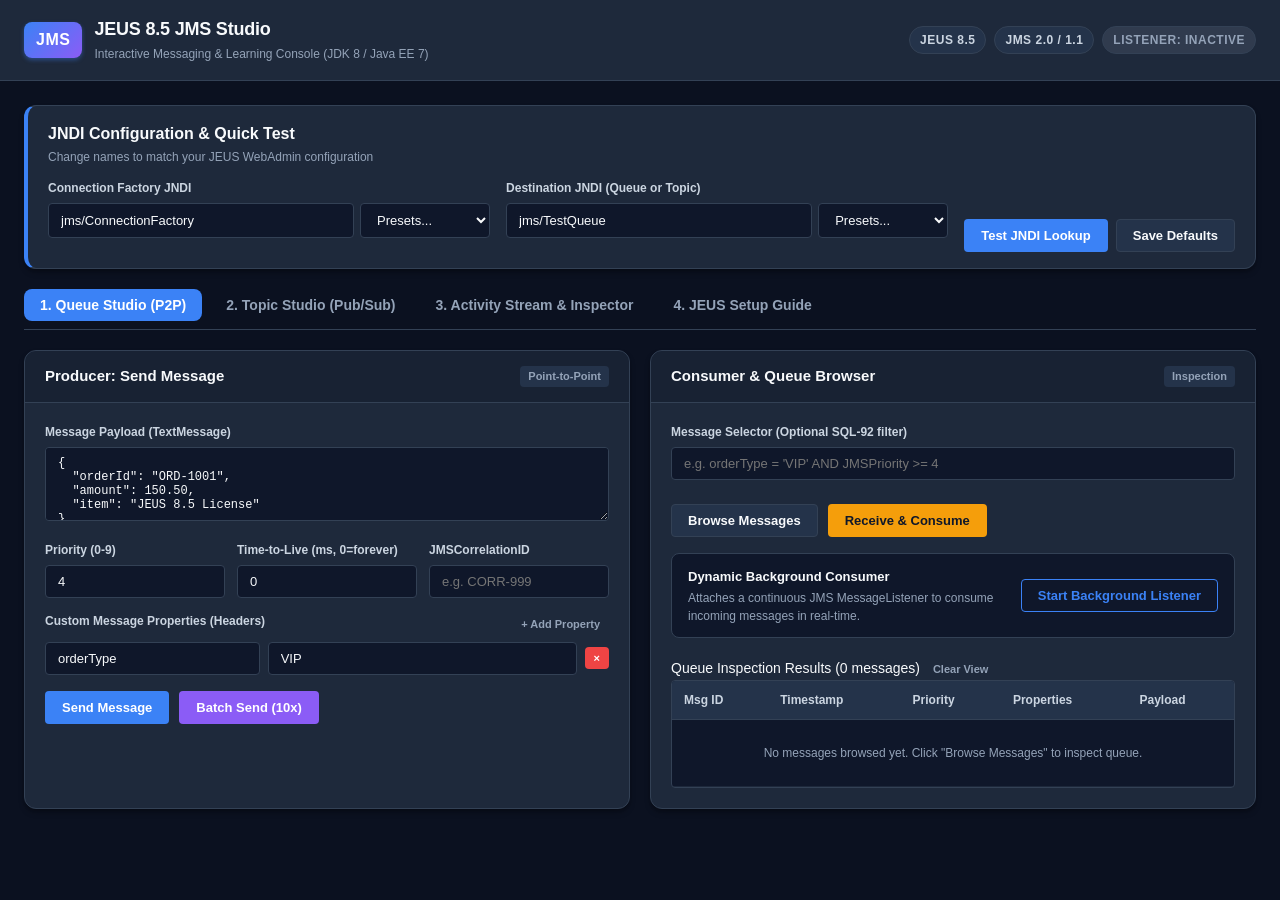
==== target/jeus-jms-test/index.html @ b3ba8d36 "first" ====
<!DOCTYPE html>
<html lang="en">
<head>
    <meta charset="UTF-8">
    <meta name="viewport" content="width=device-width, initial-scale=1.0">
    <meta http-equiv="X-UA-Compatible" content="ie=edge">
    <meta http-equiv="Content-Security-Policy" content="default-src 'self'; style-src 'self' 'unsafe-inline'; script-src 'self';">
    <title>JEUS 8.5 JMS Test &amp; Learning Console</title>
    <link rel="stylesheet" href="css/style.css">
</head>
<body>
    <header class="app-header">
        <div class="header-content">
            <div class="brand">
                <div class="logo-icon">JMS</div>
                <div>
                    <h1>JEUS 8.5 JMS Studio</h1>
                    <span class="subtitle">Interactive Messaging &amp; Learning Console (JDK 8 / Java EE 7)</span>
                </div>
            </div>
            <div class="header-badges">
                <span class="badge badge-tech">JEUS 8.5</span>
                <span class="badge badge-tech">JMS 2.0 / 1.1</span>
                <span id="listener-status-badge" class="badge badge-inactive">Listener: Inactive</span>
            </div>
        </div>
    </header>

    <main class="app-main">
        <!-- JNDI Connection & Target Bar -->
        <section class="jndi-bar card">
            <div class="jndi-bar-header">
                <h2>JNDI Configuration &amp; Quick Test</h2>
                <span class="helper-text">Change names to match your JEUS WebAdmin configuration</span>
            </div>
            <div class="jndi-grid">
                <div class="form-group">
                    <label for="input-cf-jndi">Connection Factory JNDI</label>
                    <div class="input-with-presets">
                        <input type="text" id="input-cf-jndi" value="jms/ConnectionFactory" placeholder="e.g. jms/ConnectionFactory">
                        <select id="preset-cf" class="preset-select" title="Select common preset">
                            <option value="">Presets...</option>
                            <option value="jms/ConnectionFactory">jms/ConnectionFactory (Default)</option>
                            <option value="jms/QueueConnectionFactory">jms/QueueConnectionFactory</option>
                            <option value="jms/TopicConnectionFactory">jms/TopicConnectionFactory</option>
                            <option value="ConnectionFactory">ConnectionFactory</option>
                        </select>
                    </div>
                </div>

                <div class="form-group">
                    <label for="input-dest-jndi">Destination JNDI (Queue or Topic)</label>
                    <div class="input-with-presets">
                        <input type="text" id="input-dest-jndi" value="jms/TestQueue" placeholder="e.g. jms/TestQueue">
                        <select id="preset-dest" class="preset-select" title="Select common preset">
                            <option value="">Presets...</option>
                            <option value="jms/TestQueue">jms/TestQueue (Queue)</option>
                            <option value="jms/DefaultQueue">jms/DefaultQueue (Queue)</option>
                            <option value="TestQueue">TestQueue (Queue)</option>
                            <option value="jms/TestTopic">jms/TestTopic (Topic)</option>
                            <option value="jms/DefaultTopic">jms/DefaultTopic (Topic)</option>
                        </select>
                    </div>
                </div>

                <div class="form-actions-jndi">
                    <button id="btn-test-jndi" class="btn btn-primary" type="button">Test JNDI Lookup</button>
                    <button id="btn-save-jndi" class="btn btn-secondary" type="button">Save Defaults</button>
                </div>
            </div>

            <!-- JNDI Lookup Result Banner -->
            <div id="jndi-result-box" class="result-banner hidden">
                <div id="jndi-result-text" class="result-message"></div>
            </div>
        </section>

        <!-- Navigation Tabs -->
        <nav class="nav-tabs">
            <button class="tab-btn active" data-tab="tab-queue" type="button">1. Queue Studio (P2P)</button>
            <button class="tab-btn" data-tab="tab-topic" type="button">2. Topic Studio (Pub/Sub)</button>
            <button class="tab-btn" data-tab="tab-activities" type="button">3. Activity Stream &amp; Inspector</button>
            <button class="tab-btn" data-tab="tab-guide" type="button">4. JEUS Setup Guide</button>
        </nav>

        <!-- Tab 1: Queue Studio -->
        <section id="tab-queue" class="tab-pane active">
            <div class="dashboard-grid">
                <!-- Send Message Card -->
                <div class="card">
                    <div class="card-header">
                        <h3>Producer: Send Message</h3>
                        <span class="card-tag">Point-to-Point</span>
                    </div>
                    <form id="form-send-queue" class="card-body">
                        <div class="form-group">
                            <label for="queue-payload">Message Payload (TextMessage)</label>
                            <textarea id="queue-payload" rows="4" placeholder="Type text or JSON payload here...">{
  "orderId": "ORD-1001",
  "amount": 150.50,
  "item": "JEUS 8.5 License"
}</textarea>
                        </div>

                        <div class="form-row">
                            <div class="form-group flex-1">
                                <label for="queue-priority">Priority (0-9)</label>
                                <input type="number" id="queue-priority" value="4" min="0" max="9">
                            </div>
                            <div class="form-group flex-1">
                                <label for="queue-ttl">Time-to-Live (ms, 0=forever)</label>
                                <input type="number" id="queue-ttl" value="0" min="0" step="1000">
                            </div>
                            <div class="form-group flex-1">
                                <label for="queue-correlation">JMSCorrelationID</label>
                                <input type="text" id="queue-correlation" placeholder="e.g. CORR-999">
                            </div>
                        </div>

                        <!-- Custom Properties -->
                        <div class="form-group">
                            <div class="sub-header">
                                <label>Custom Message Properties (Headers)</label>
                                <button type="button" id="btn-add-property" class="btn btn-sm btn-ghost">+ Add Property</button>
                            </div>
                            <div id="properties-container" class="properties-list">
                                <div class="property-row">
                                    <input type="text" class="prop-key" placeholder="Key (e.g. orderType)" value="orderType">
                                    <input type="text" class="prop-val" placeholder="Value (e.g. VIP)" value="VIP">
                                    <button type="button" class="btn btn-sm btn-danger btn-remove-prop">&times;</button>
                                </div>
                            </div>
                        </div>

                        <div class="form-actions">
                            <button type="submit" id="btn-send-single" class="btn btn-primary">Send Message</button>
                            <button type="button" id="btn-send-batch" class="btn btn-accent">Batch Send (10x)</button>
                        </div>
                    </form>
                </div>

                <!-- Queue Browser & Consumer Card -->
                <div class="card">
                    <div class="card-header">
                        <h3>Consumer &amp; Queue Browser</h3>
                        <span class="card-tag">Inspection</span>
                    </div>
                    <div class="card-body">
                        <!-- Actions Bar -->
                        <div class="browser-controls">
                            <div class="form-group flex-grow">
                                <label for="browser-selector">Message Selector (Optional SQL-92 filter)</label>
                                <input type="text" id="browser-selector" placeholder="e.g. orderType = 'VIP' AND JMSPriority >= 4">
                            </div>
                            <div class="button-cluster">
                                <button type="button" id="btn-browse-queue" class="btn btn-secondary">
                                    Browse Messages
                                </button>
                                <button type="button" id="btn-receive-queue" class="btn btn-warning">
                                    Receive &amp; Consume
                                </button>
                            </div>
                        </div>

                        <!-- Dynamic Background Listener Toggle -->
                        <div class="listener-box">
                            <div class="listener-info">
                                <strong>Dynamic Background Consumer</strong>
                                <p>Attaches a continuous JMS MessageListener to consume incoming messages in real-time.</p>
                            </div>
                            <div class="listener-action">
                                <button type="button" id="btn-toggle-listener" class="btn btn-outline">
                                    Start Background Listener
                                </button>
                            </div>
                        </div>

                        <!-- Browse Results / Consumed Message Display -->
                        <div class="browser-results-section">
                            <div class="results-header">
                                <span id="browse-count-label">Queue Inspection Results (0 messages)</span>
                                <button type="button" id="btn-clear-browse-view" class="btn btn-sm btn-ghost">Clear View</button>
                            </div>
                            <div id="browse-table-wrapper" class="table-wrapper">
                                <table id="table-browse" class="data-table">
                                    <thead>
                                        <tr>
                                            <th>Msg ID</th>
                                            <th>Timestamp</th>
                                            <th>Priority</th>
                                            <th>Properties</th>
                                            <th>Payload</th>
                                        </tr>
                                    </thead>
                                    <tbody id="browse-table-body">
                                        <tr class="empty-row">
                                            <td colspan="5">No messages browsed yet. Click "Browse Messages" to inspect queue.</td>
                                        </tr>
                                    </tbody>
                                </table>
                            </div>
                        </div>
                    </div>
                </div>
            </div>
        </section>

        <!-- Tab 2: Topic Studio -->
        <section id="tab-topic" class="tab-pane">
            <div class="dashboard-grid">
                <div class="card">
                    <div class="card-header">
                        <h3>Publisher: Broadcast to Topic</h3>
                        <span class="card-tag">Publish / Subscribe</span>
                    </div>
                    <form id="form-publish-topic" class="card-body">
                        <div class="form-group">
                            <label for="topic-payload">Broadcast Event Payload</label>
                            <textarea id="topic-payload" rows="5" placeholder="Type notification or broadcast message...">{
  "eventType": "PRICE_UPDATE",
  "symbol": "TMAX",
  "price": 42000,
  "timestamp": "2026-09-19T08:45:00"
}</textarea>
                        </div>

                        <div class="form-row">
                            <div class="form-group flex-1">
                                <label for="topic-priority">Priority (0-9)</label>
                                <input type="number" id="topic-priority" value="4" min="0" max="9">
                            </div>
                            <div class="form-group flex-1">
                                <label for="topic-ttl">Time-to-Live (ms, 0=forever)</label>
                                <input type="number" id="topic-ttl" value="0" min="0" step="1000">
                            </div>
                            <div class="form-group flex-1">
                                <label for="topic-correlation">JMSCorrelationID</label>
                                <input type="text" id="topic-correlation" placeholder="e.g. EVENT-TOPIC-01">
                            </div>
                        </div>

                        <div class="form-actions">
                            <button type="submit" id="btn-publish-topic" class="btn btn-primary">Publish to Topic</button>
                        </div>
                    </form>
                </div>

                <div class="card">
                    <div class="card-header">
                        <h3>Understanding Topic vs Queue</h3>
                        <span class="card-tag">Concept</span>
                    </div>
                    <div class="card-body concept-body">
                        <div class="concept-item">
                            <h4>Point-to-Point (Queue)</h4>
                            <p>Each message is delivered to <strong>exactly one consumer</strong>. Messages remain buffered in the JEUS queue until a consumer acknowledges them or they expire.</p>
                        </div>
                        <div class="concept-item">
                            <h4>Publish/Subscribe (Topic)</h4>
                            <p>Each message is broadcast to <strong>all active subscribers</strong> listening to the topic at that instant. If there are no subscribers, the message is dropped unless a <em>Durable Subscription</em> is registered.</p>
                        </div>
                        <div class="concept-item">
                            <h4>Testing Tip</h4>
                            <p>Open two separate browser tabs with the <strong>Dynamic Background Listener</strong> running on the same Queue to watch load balancing in action!</p>
                        </div>
                    </div>
                </div>
            </div>
        </section>

        <!-- Tab 3: Activity Stream & Inspector -->
        <section id="tab-activities" class="tab-pane">
            <div class="card">
                <div class="card-header">
                    <div class="title-with-controls">
                        <h3>Activity Stream &amp; Message History</h3>
                        <div class="stream-controls">
                            <label class="toggle-control">
                                <input type="checkbox" id="check-auto-refresh" checked>
                                <span>Auto-refresh (2s)</span>
                            </label>
                            <button type="button" id="btn-refresh-activities" class="btn btn-sm btn-secondary">Refresh</button>
                            <button type="button" id="btn-clear-activities" class="btn btn-sm btn-ghost">Clear Log</button>
                        </div>
                    </div>
                </div>
                <div class="card-body">
                    <div class="table-wrapper">
                        <table class="data-table">
                            <thead>
                                <tr>
                                    <th>Time</th>
                                    <th>Action</th>
                                    <th>Destination</th>
                                    <th>Message ID</th>
                                    <th>Properties</th>
                                    <th>Payload Preview</th>
                                    <th>Status</th>
                                </tr>
                            </thead>
                            <tbody id="activity-table-body">
                                <tr class="empty-row">
                                    <td colspan="7">No activities recorded yet. Send or receive messages to see history.</td>
                                </tr>
                            </tbody>
                        </table>
                    </div>
                </div>
            </div>
        </section>

        <!-- Tab 4: JEUS Setup Guide -->
        <section id="tab-guide" class="tab-pane">
            <div class="card guide-card">
                <div class="card-header">
                    <h3>Configuring JMS Resources in JEUS 8.5 WebAdmin</h3>
                    <span class="card-tag">Step-by-Step Guide</span>
                </div>
                <div class="card-body guide-body">
                    <div class="guide-step">
                        <div class="step-num">1</div>
                        <div class="step-content">
                            <h4>Access JEUS WebAdmin</h4>
                            <p>Log in to the JEUS WebAdmin console (typically at <code>http://&lt;jeus-host&gt;:9736/webadmin/</code> or your administrator port).</p>
                        </div>
                    </div>

                    <div class="guide-step">
                        <div class="step-num">2</div>
                        <div class="step-content">
                            <h4>Navigate to JMS Engine Configuration</h4>
                            <p>Go to: <strong>Servers</strong> &rarr; Select your server (e.g. <code>server1</code>) &rarr; <strong>Engine</strong> &rarr; <strong>JMS Engine</strong> &rarr; <strong>Resource</strong>.</p>
                            <p>Ensure the JMS Engine is enabled and running on the target server.</p>
                        </div>
                    </div>

                    <div class="guide-step">
                        <div class="step-num">3</div>
                        <div class="step-content">
                            <h4>Create Connection Factory</h4>
                            <p>In the <strong>Connection Factory</strong> section, click <strong>Add</strong>:</p>
                            <ul>
                                <li><strong>Name</strong>: <code>ConnectionFactory</code></li>
                                <li><strong>Export Name (JNDI Name)</strong>: <code>jms/ConnectionFactory</code></li>
                                <li>Click <strong>OK</strong></li>
                            </ul>
                        </div>
                    </div>

                    <div class="guide-step">
                        <div class="step-num">4</div>
                        <div class="step-content">
                            <h4>Create Queue Destination</h4>
                            <p>In the <strong>Destination</strong> section, click <strong>Add</strong> and select <strong>Queue</strong>:</p>
                            <ul>
                                <li><strong>Name</strong>: <code>TestQueue</code></li>
                                <li><strong>Export Name (JNDI Name)</strong>: <code>jms/TestQueue</code></li>
                                <li>Click <strong>OK</strong></li>
                            </ul>
                        </div>
                    </div>

                    <div class="guide-step">
                        <div class="step-num">5</div>
                        <div class="step-content">
                            <h4>Create Topic Destination (Optional)</h4>
                            <p>In the <strong>Destination</strong> section, click <strong>Add</strong> and select <strong>Topic</strong>:</p>
                            <ul>
                                <li><strong>Name</strong>: <code>TestTopic</code></li>
                                <li><strong>Export Name (JNDI Name)</strong>: <code>jms/TestTopic</code></li>
                                <li>Click <strong>OK</strong></li>
                            </ul>
                        </div>
                    </div>

                    <div class="guide-step">
                        <div class="step-num">6</div>
                        <div class="step-content">
                            <h4>Activate Changes</h4>
                            <p>Click the <strong>Lock &amp; Edit</strong> &rarr; <strong>Activate Changes</strong> button on the top-left of the WebAdmin console to apply changes to JEUS.</p>
                            <p>Once activated, switch back to the <strong>Queue Studio</strong> tab in this console and click <strong>"Test JNDI Lookup"</strong> to verify!</p>
                        </div>
                    </div>
                </div>
            </div>
        </section>
    </main>

    <!-- Modal for Detailed Message Inspection -->
    <div id="modal-details" class="modal-overlay hidden">
        <div class="modal-content card">
            <div class="modal-header">
                <h3 id="modal-title">Message Inspector</h3>
                <button type="button" id="btn-close-modal" class="btn-close">&times;</button>
            </div>
            <div class="modal-body">
                <div class="modal-info-row">
                    <span class="modal-label">Message ID:</span>
                    <span id="modal-msg-id" class="code-badge"></span>
                </div>
                <div class="modal-info-row">
                    <span class="modal-label">Correlation ID:</span>
                    <span id="modal-corr-id" class="code-badge"></span>
                </div>
                <div class="modal-info-row">
                    <span class="modal-label">Timestamp:</span>
                    <span id="modal-time"></span>
                </div>
                <div class="modal-info-row">
                    <span class="modal-label">Priority:</span>
                    <span id="modal-priority"></span>
                </div>
                <div class="modal-info-row">
                    <span class="modal-label">Headers &amp; Properties:</span>
                    <pre id="modal-properties" class="code-block"></pre>
                </div>
                <div class="modal-info-row">
                    <span class="modal-label">Payload Body:</span>
                    <pre id="modal-payload" class="code-block payload-view"></pre>
                </div>
            </div>
        </div>
    </div>

    <!-- Notification Toast Container -->
    <div id="toast-container" class="toast-container"></div>

    <script src="js/app.js"></script>
</body>
</html>
---- target/jeus-jms-test/css/style.css ----
/* JEUS 8.5 JMS Test Studio Modern Developer Theme */
:root {
    --bg-main: #0b1120;
    --bg-surface: #1e293b;
    --bg-surface-elevated: #24334a;
    --bg-input: #0f172a;
    --border-color: #334155;
    --border-focus: #3b82f6;

    --text-primary: #f8fafc;
    --text-secondary: #cbd5e1;
    --text-muted: #94a3b8;

    --color-primary: #3b82f6;
    --color-primary-hover: #2563eb;
    --color-accent: #8b5cf6;
    --color-accent-hover: #7c3aed;
    --color-success: #10b981;
    --color-warning: #f59e0b;
    --color-warning-hover: #d97706;
    --color-danger: #ef4444;
    --color-info: #06b6d4;

    --font-sans: -apple-system, BlinkMacSystemFont, "Segoe UI", Roboto, "Helvetica Neue", Arial, sans-serif;
    --font-mono: ui-monospace, SFMono-Regular, Menlo, Monaco, Consolas, "Liberation Mono", "Courier New", monospace;
    --radius-sm: 4px;
    --radius-md: 8px;
    --radius-lg: 12px;
    --shadow-md: 0 4px 6px -1px rgba(0, 0, 0, 0.3), 0 2px 4px -2px rgba(0, 0, 0, 0.2);
}

* {
    box-sizing: border-box;
    margin: 0;
    padding: 0;
}

body {
    background-color: var(--bg-main);
    color: var(--text-primary);
    font-family: var(--font-sans);
    font-size: 14px;
    line-height: 1.5;
    min-height: 100vh;
    display: flex;
    flex-direction: column;
}

/* Header */
.app-header {
    background-color: var(--bg-surface);
    border-bottom: 1px solid var(--border-color);
    padding: 16px 24px;
}

.header-content {
    max-width: 1400px;
    margin: 0 auto;
    display: flex;
    justify-content: space-between;
    align-items: center;
    flex-wrap: wrap;
    gap: 16px;
}

.brand {
    display: flex;
    align-items: center;
    gap: 12px;
}

.logo-icon {
    background: linear-gradient(135deg, var(--color-primary), var(--color-accent));
    color: #fff;
    font-weight: 800;
    font-size: 16px;
    letter-spacing: 0.5px;
    padding: 6px 12px;
    border-radius: var(--radius-md);
    box-shadow: 0 2px 4px rgba(59, 130, 246, 0.4);
}

.brand h1 {
    font-size: 18px;
    font-weight: 700;
    letter-spacing: -0.2px;
}

.brand .subtitle {
    font-size: 12px;
    color: var(--text-muted);
}

.header-badges {
    display: flex;
    align-items: center;
    gap: 8px;
}

/* Badges */
.badge {
    display: inline-flex;
    align-items: center;
    padding: 4px 10px;
    font-size: 12px;
    font-weight: 600;
    border-radius: 9999px;
    text-transform: uppercase;
    letter-spacing: 0.5px;
}

.badge-tech {
    background-color: var(--bg-surface-elevated);
    color: var(--text-secondary);
    border: 1px solid var(--border-color);
}

.badge-active {
    background-color: rgba(16, 185, 129, 0.2);
    color: #34d399;
    border: 1px solid rgba(16, 185, 129, 0.4);
}

.badge-inactive {
    background-color: rgba(148, 163, 184, 0.15);
    color: var(--text-muted);
    border: 1px solid var(--border-color);
}

/* Main Container */
.app-main {
    max-width: 1400px;
    width: 100%;
    margin: 0 auto;
    padding: 24px;
    flex: 1;
}

/* Cards */
.card {
    background-color: var(--bg-surface);
    border: 1px solid var(--border-color);
    border-radius: var(--radius-lg);
    box-shadow: var(--shadow-md);
    overflow: hidden;
    margin-bottom: 20px;
}

.card-header {
    display: flex;
    justify-content: space-between;
    align-items: center;
    padding: 14px 20px;
    background-color: rgba(15, 23, 42, 0.4);
    border-bottom: 1px solid var(--border-color);
}

.card-header h3 {
    font-size: 15px;
    font-weight: 600;
}

.card-tag {
    font-size: 11px;
    font-weight: 600;
    padding: 2px 8px;
    border-radius: var(--radius-sm);
    background-color: var(--bg-surface-elevated);
    color: var(--text-muted);
}

.card-body {
    padding: 20px;
}

/* JNDI Quick Bar */
.jndi-bar {
    border-left: 4px solid var(--color-primary);
    padding: 16px 20px;
}

.jndi-bar-header {
    margin-bottom: 12px;
}

.jndi-bar-header h2 {
    font-size: 16px;
    font-weight: 700;
}

.helper-text {
    font-size: 12px;
    color: var(--text-muted);
}

.jndi-grid {
    display: grid;
    grid-template-columns: 1fr 1fr auto;
    gap: 16px;
    align-items: end;
}

.input-with-presets {
    display: flex;
    gap: 6px;
}

.input-with-presets input {
    flex: 1;
}

.preset-select {
    width: 130px;
}

.form-actions-jndi {
    display: flex;
    gap: 8px;
}

/* Navigation Tabs */
.nav-tabs {
    display: flex;
    gap: 8px;
    margin-bottom: 20px;
    border-bottom: 1px solid var(--border-color);
    padding-bottom: 8px;
}

.tab-btn {
    background: transparent;
    border: none;
    color: var(--text-muted);
    font-size: 14px;
    font-weight: 600;
    padding: 8px 16px;
    border-radius: var(--radius-md);
    cursor: pointer;
    transition: all 0.2s ease;
}

.tab-btn:hover {
    color: var(--text-primary);
    background-color: var(--bg-surface);
}

.tab-btn.active {
    color: #fff;
    background-color: var(--color-primary);
}

.tab-pane {
    display: none;
}

.tab-pane.active {
    display: block;
}

/* Grids */
.dashboard-grid {
    display: grid;
    grid-template-columns: 1fr 1fr;
    gap: 20px;
}

@media (max-width: 960px) {
    .dashboard-grid, .jndi-grid {
        grid-template-columns: 1fr;
    }
}

/* Form Controls */
.form-group {
    margin-bottom: 14px;
}

.form-group label {
    display: block;
    font-size: 12px;
    font-weight: 600;
    color: var(--text-secondary);
    margin-bottom: 6px;
}

.form-row {
    display: flex;
    gap: 12px;
}

.flex-1 {
    flex: 1;
}

.flex-grow {
    flex-grow: 1;
}

input[type="text"],
input[type="number"],
select,
textarea {
    width: 100%;
    background-color: var(--bg-input);
    border: 1px solid var(--border-color);
    border-radius: var(--radius-sm);
    color: var(--text-primary);
    padding: 8px 12px;
    font-size: 13px;
    font-family: inherit;
    transition: border-color 0.2s, box-shadow 0.2s;
}

textarea {
    font-family: var(--font-mono);
    font-size: 12px;
    resize: vertical;
}

input:focus,
select:focus,
textarea:focus {
    outline: none;
    border-color: var(--border-focus);
    box-shadow: 0 0 0 2px rgba(59, 130, 246, 0.25);
}

.sub-header {
    display: flex;
    justify-content: space-between;
    align-items: center;
    margin-bottom: 6px;
}

/* Custom Properties List */
.properties-list {
    display: flex;
    flex-direction: column;
    gap: 8px;
    margin-top: 4px;
}

.property-row {
    display: flex;
    gap: 8px;
    align-items: center;
}

.prop-key {
    flex: 1;
}

.prop-val {
    flex: 1.5;
}

/* Buttons */
.btn {
    display: inline-flex;
    align-items: center;
    justify-content: center;
    font-family: inherit;
    font-size: 13px;
    font-weight: 600;
    padding: 8px 16px;
    border-radius: var(--radius-sm);
    border: 1px solid transparent;
    cursor: pointer;
    transition: all 0.2s;
    white-space: nowrap;
}

.btn-primary {
    background-color: var(--color-primary);
    color: #fff;
}
.btn-primary:hover {
    background-color: var(--color-primary-hover);
}

.btn-accent {
    background-color: var(--color-accent);
    color: #fff;
}
.btn-accent:hover {
    background-color: var(--color-accent-hover);
}

.btn-secondary {
    background-color: var(--bg-surface-elevated);
    color: var(--text-primary);
    border-color: var(--border-color);
}
.btn-secondary:hover {
    background-color: #2e4160;
}

.btn-warning {
    background-color: var(--color-warning);
    color: #0f172a;
}
.btn-warning:hover {
    background-color: var(--color-warning-hover);
}

.btn-danger {
    background-color: var(--color-danger);
    color: #fff;
}

.btn-ghost {
    background: transparent;
    color: var(--text-muted);
    border-color: transparent;
}
.btn-ghost:hover {
    color: var(--text-primary);
    background-color: var(--bg-surface-elevated);
}

.btn-outline {
    background: transparent;
    color: var(--color-primary);
    border-color: var(--color-primary);
}
.btn-outline:hover {
    background-color: rgba(59, 130, 246, 0.15);
}

.btn-sm {
    padding: 4px 8px;
    font-size: 11px;
}

.form-actions {
    display: flex;
    gap: 10px;
    margin-top: 16px;
}

/* Browser Controls & Listener Box */
.browser-controls {
    display: flex;
    flex-direction: column;
    gap: 10px;
    margin-bottom: 16px;
}

.button-cluster {
    display: flex;
    gap: 10px;
}

.listener-box {
    background-color: var(--bg-input);
    border: 1px solid var(--border-color);
    border-radius: var(--radius-md);
    padding: 12px 16px;
    display: flex;
    justify-content: space-between;
    align-items: center;
    gap: 16px;
    margin-bottom: 20px;
}

.listener-info strong {
    font-size: 13px;
    color: var(--text-primary);
}

.listener-info p {
    font-size: 12px;
    color: var(--text-muted);
    margin-top: 2px;
}

/* Tables */
.table-wrapper {
    overflow-x: auto;
    border: 1px solid var(--border-color);
    border-radius: var(--radius-sm);
    background-color: var(--bg-input);
}

.data-table {
    width: 100%;
    border-collapse: collapse;
    font-size: 12px;
    text-align: left;
}

.data-table th {
    background-color: var(--bg-surface-elevated);
    color: var(--text-secondary);
    padding: 10px 12px;
    font-weight: 600;
    border-bottom: 1px solid var(--border-color);
    white-space: nowrap;
}

.data-table td {
    padding: 8px 12px;
    border-bottom: 1px solid rgba(51, 65, 85, 0.4);
    color: var(--text-secondary);
}

.data-table tbody tr:hover {
    background-color: rgba(59, 130, 246, 0.05);
    cursor: pointer;
}

.empty-row td {
    text-align: center;
    color: var(--text-muted);
    padding: 24px;
}

/* Results & Activity Badges */
.status-pill {
    padding: 2px 6px;
    border-radius: var(--radius-sm);
    font-size: 10px;
    font-weight: 700;
}

.status-success {
    background: rgba(16, 185, 129, 0.2);
    color: #34d399;
}

.status-error {
    background: rgba(239, 68, 68, 0.2);
    color: #f87171;
}

.status-empty {
    background: rgba(148, 163, 184, 0.2);
    color: var(--text-muted);
}

.action-badge {
    font-family: var(--font-mono);
    font-size: 11px;
    font-weight: 700;
    padding: 2px 6px;
    border-radius: var(--radius-sm);
}

.action-SEND { background: rgba(59, 130, 246, 0.2); color: #60a5fa; }
.action-RECEIVE { background: rgba(245, 158, 11, 0.2); color: #fbbf24; }
.action-BROWSE { background: rgba(139, 92, 246, 0.2); color: #c084fc; }
.action-PUBLISH { background: rgba(6, 182, 212, 0.2); color: #22d3ee; }
.action-ASYNC_RECV { background: rgba(16, 185, 129, 0.25); color: #34d399; }

.mono-cell {
    font-family: var(--font-mono);
    font-size: 11px;
}

/* Results Banners */
.result-banner {
    margin-top: 14px;
    padding: 10px 14px;
    border-radius: var(--radius-sm);
    font-size: 13px;
}

.result-success {
    background-color: rgba(16, 185, 129, 0.15);
    border: 1px solid rgba(16, 185, 129, 0.4);
    color: #a7f3d0;
}

.result-error {
    background-color: rgba(239, 68, 68, 0.15);
    border: 1px solid rgba(239, 68, 68, 0.4);
    color: #fecaca;
}

.hidden {
    display: none !important;
}

/* Modal */
.modal-overlay {
    position: fixed;
    top: 0;
    left: 0;
    right: 0;
    bottom: 0;
    background: rgba(0, 0, 0, 0.7);
    display: flex;
    justify-content: center;
    align-items: center;
    z-index: 1000;
    padding: 20px;
}

.modal-content {
    width: 100%;
    max-width: 650px;
    max-height: 85vh;
    overflow-y: auto;
}

.btn-close {
    background: transparent;
    border: none;
    color: var(--text-muted);
    font-size: 24px;
    cursor: pointer;
    line-height: 1;
}

.btn-close:hover {
    color: var(--text-primary);
}

.modal-info-row {
    margin-bottom: 12px;
}

.modal-label {
    display: block;
    font-weight: 600;
    font-size: 12px;
    color: var(--text-muted);
    margin-bottom: 4px;
}

.code-badge {
    font-family: var(--font-mono);
    font-size: 12px;
    background-color: var(--bg-input);
    padding: 2px 8px;
    border-radius: var(--radius-sm);
    border: 1px solid var(--border-color);
    display: inline-block;
}

.code-block {
    background-color: var(--bg-input);
    border: 1px solid var(--border-color);
    border-radius: var(--radius-sm);
    padding: 10px;
    font-family: var(--font-mono);
    font-size: 12px;
    white-space: pre-wrap;
    word-break: break-all;
    max-height: 200px;
    overflow-y: auto;
}

/* Toast Notifications */
.toast-container {
    position: fixed;
    bottom: 24px;
    right: 24px;
    display: flex;
    flex-direction: column;
    gap: 10px;
    z-index: 2000;
}

.toast {
    background-color: var(--bg-surface-elevated);
    border: 1px solid var(--border-color);
    color: var(--text-primary);
    padding: 12px 18px;
    border-radius: var(--radius-md);
    box-shadow: 0 10px 15px -3px rgba(0, 0, 0, 0.5);
    font-size: 13px;
    display: flex;
    align-items: center;
    gap: 10px;
    animation: slideIn 0.3s ease forwards;
}

.toast-success { border-left: 4px solid var(--color-success); }
.toast-error { border-left: 4px solid var(--color-danger); }
.toast-info { border-left: 4px solid var(--color-primary); }

@keyframes slideIn {
    from { transform: translateX(100%); opacity: 0; }
    to { transform: translateX(0); opacity: 1; }
}

/* Guide Styles */
.guide-body {
    display: flex;
    flex-direction: column;
    gap: 16px;
}

.guide-step {
    display: flex;
    gap: 16px;
    align-items: flex-start;
    padding-bottom: 16px;
    border-bottom: 1px solid var(--border-color);
}

.step-num {
    background: var(--color-primary);
    color: #fff;
    font-weight: 700;
    width: 28px;
    height: 28px;
    border-radius: 50%;
    display: flex;
    align-items: center;
    justify-content: center;
    flex-shrink: 0;
}

.step-content h4 {
    font-size: 14px;
    margin-bottom: 4px;
}

.step-content p, .step-content ul {
    font-size: 13px;
    color: var(--text-secondary);
}

.step-content ul {
    margin-left: 20px;
    margin-top: 6px;
}

.step-content code {
    background-color: var(--bg-input);
    padding: 2px 6px;
    border-radius: var(--radius-sm);
    font-family: var(--font-mono);
    color: #93c5fd;
    font-size: 12px;
}

/* Stream Controls */
.title-with-controls {
    width: 100%;
    display: flex;
    justify-content: space-between;
    align-items: center;
}

.stream-controls {
    display: flex;
    align-items: center;
    gap: 12px;
}

.toggle-control {
    display: flex;
    align-items: center;
    gap: 6px;
    font-size: 12px;
    color: var(--text-secondary);
    cursor: pointer;
}
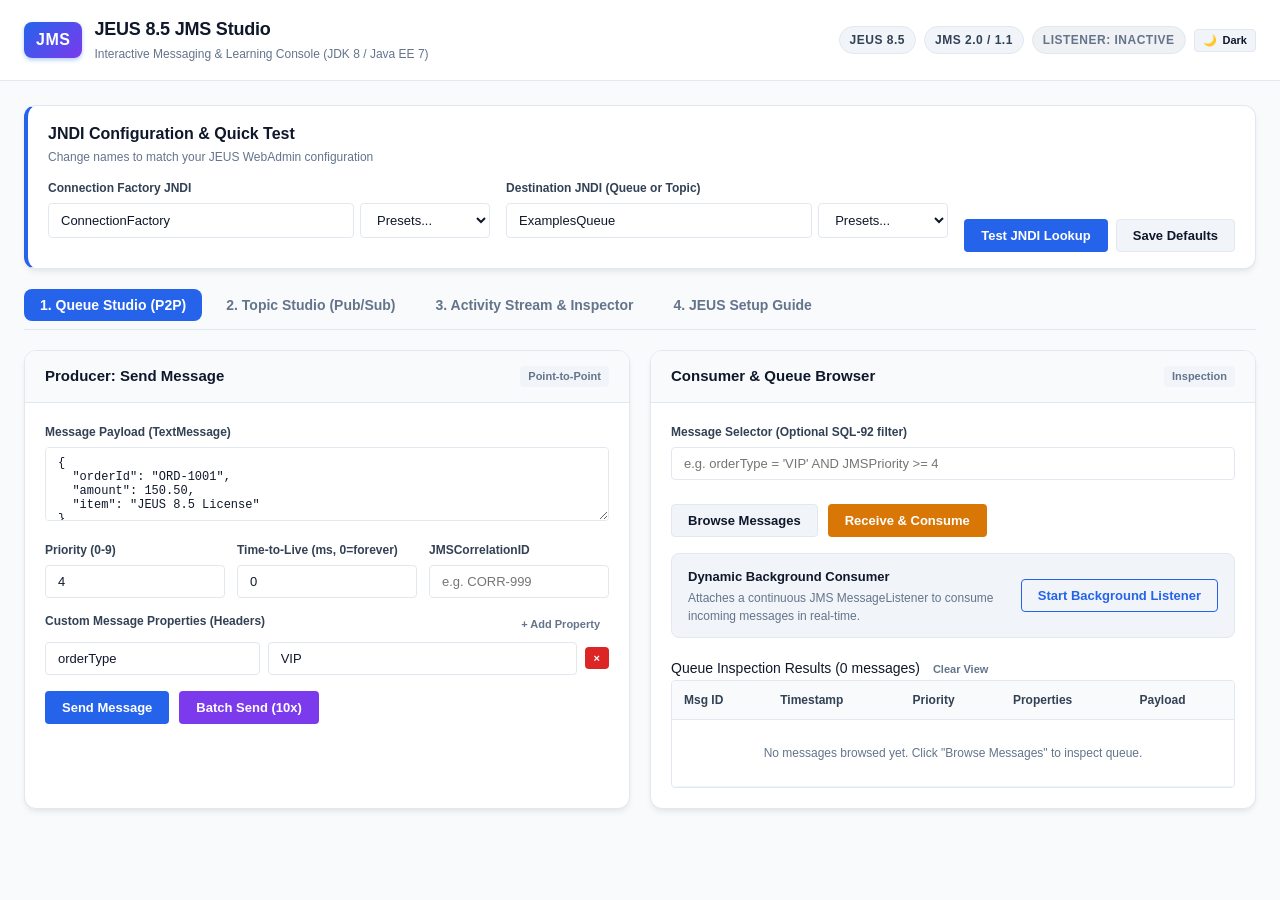
==== commit 253a31e8: "2nd" ====
--- a/target/jeus-jms-test/index.html
+++ b/target/jeus-jms-test/index.html
@@ -1,5 +1,5 @@
 <!DOCTYPE html>
-<html lang="en">
+<html lang="en" data-theme="light">
 <head>
     <meta charset="UTF-8">
     <meta name="viewport" content="width=device-width, initial-scale=1.0">
@@ -22,6 +22,9 @@
                 <span class="badge badge-tech">JEUS 8.5</span>
                 <span class="badge badge-tech">JMS 2.0 / 1.1</span>
                 <span id="listener-status-badge" class="badge badge-inactive">Listener: Inactive</span>
+                <button id="btn-theme-toggle" class="btn btn-secondary btn-sm theme-toggle-btn" type="button" title="Switch Theme">
+                    <span id="theme-toggle-icon">🌙</span> <span id="theme-toggle-text">Dark</span>
+                </button>
             </div>
         </div>
     </header>
@@ -37,13 +40,14 @@
                 <div class="form-group">
                     <label for="input-cf-jndi">Connection Factory JNDI</label>
                     <div class="input-with-presets">
-                        <input type="text" id="input-cf-jndi" value="jms/ConnectionFactory" placeholder="e.g. jms/ConnectionFactory">
+                        <input type="text" id="input-cf-jndi" value="ConnectionFactory" placeholder="e.g. ConnectionFactory">
                         <select id="preset-cf" class="preset-select" title="Select common preset">
                             <option value="">Presets...</option>
-                            <option value="jms/ConnectionFactory">jms/ConnectionFactory (Default)</option>
+                            <option value="ConnectionFactory">ConnectionFactory (Default)</option>
+                            <option value="XAConnectionFactory">XAConnectionFactory (XA)</option>
+                            <option value="jms/ConnectionFactory">jms/ConnectionFactory</option>
                             <option value="jms/QueueConnectionFactory">jms/QueueConnectionFactory</option>
                             <option value="jms/TopicConnectionFactory">jms/TopicConnectionFactory</option>
-                            <option value="ConnectionFactory">ConnectionFactory</option>
                         </select>
                     </div>
                 </div>
@@ -51,14 +55,15 @@
                 <div class="form-group">
                     <label for="input-dest-jndi">Destination JNDI (Queue or Topic)</label>
                     <div class="input-with-presets">
-                        <input type="text" id="input-dest-jndi" value="jms/TestQueue" placeholder="e.g. jms/TestQueue">
+                        <input type="text" id="input-dest-jndi" value="ExamplesQueue" placeholder="e.g. ExamplesQueue">
                         <select id="preset-dest" class="preset-select" title="Select common preset">
                             <option value="">Presets...</option>
-                            <option value="jms/TestQueue">jms/TestQueue (Queue)</option>
-                            <option value="jms/DefaultQueue">jms/DefaultQueue (Queue)</option>
-                            <option value="TestQueue">TestQueue (Queue)</option>
-                            <option value="jms/TestTopic">jms/TestTopic (Topic)</option>
-                            <option value="jms/DefaultTopic">jms/DefaultTopic (Topic)</option>
+                            <option value="ExamplesQueue">ExamplesQueue (Default Queue)</option>
+                            <option value="ExamplesTopic">ExamplesTopic (Default Topic)</option>
+                            <option value="JEUSMQ_AMQPQ">JEUSMQ_AMQPQ (AMQP Queue)</option>
+                            <option value="JEUSMQ_DLQ">JEUSMQ_DLQ (Dead Letter Queue)</option>
+                            <option value="jms/TestQueue">jms/TestQueue</option>
+                            <option value="jms/TestTopic">jms/TestTopic</option>
                         </select>
                     </div>
                 </div>
@@ -337,12 +342,11 @@
                     <div class="guide-step">
                         <div class="step-num">3</div>
                         <div class="step-content">
-                            <h4>Create Connection Factory</h4>
-                            <p>In the <strong>Connection Factory</strong> section, click <strong>Add</strong>:</p>
+                            <h4>Connection Factory JNDI Name</h4>
+                            <p>JEUS ships with pre-configured default factories bound under the root context:</p>
                             <ul>
-                                <li><strong>Name</strong>: <code>ConnectionFactory</code></li>
-                                <li><strong>Export Name (JNDI Name)</strong>: <code>jms/ConnectionFactory</code></li>
-                                <li>Click <strong>OK</strong></li>
+                                <li><strong>Default Factory</strong>: <code>ConnectionFactory</code></li>
+                                <li><strong>XA Factory</strong>: <code>XAConnectionFactory</code></li>
                             </ul>
                         </div>
                     </div>
@@ -350,25 +354,11 @@
                     <div class="guide-step">
                         <div class="step-num">4</div>
                         <div class="step-content">
-                            <h4>Create Queue Destination</h4>
-                            <p>In the <strong>Destination</strong> section, click <strong>Add</strong> and select <strong>Queue</strong>:</p>
+                            <h4>Default Destination JNDI Names</h4>
+                            <p>JEUS provides default example destinations ready out-of-the-box:</p>
                             <ul>
-                                <li><strong>Name</strong>: <code>TestQueue</code></li>
-                                <li><strong>Export Name (JNDI Name)</strong>: <code>jms/TestQueue</code></li>
-                                <li>Click <strong>OK</strong></li>
-                            </ul>
-                        </div>
-                    </div>
-
-                    <div class="guide-step">
-                        <div class="step-num">5</div>
-                        <div class="step-content">
-                            <h4>Create Topic Destination (Optional)</h4>
-                            <p>In the <strong>Destination</strong> section, click <strong>Add</strong> and select <strong>Topic</strong>:</p>
-                            <ul>
-                                <li><strong>Name</strong>: <code>TestTopic</code></li>
-                                <li><strong>Export Name (JNDI Name)</strong>: <code>jms/TestTopic</code></li>
-                                <li>Click <strong>OK</strong></li>
+                                <li><strong>Point-to-Point Queue</strong>: <code>ExamplesQueue</code> (or <code>JEUSMQ_AMQPQ</code>, <code>JEUSMQ_DLQ</code>)</li>
+                                <li><strong>Publish / Subscribe Topic</strong>: <code>ExamplesTopic</code></li>
                             </ul>
                         </div>
                     </div>
--- a/target/jeus-jms-test/css/style.css
+++ b/target/jeus-jms-test/css/style.css
@@ -1,5 +1,90 @@
-/* JEUS 8.5 JMS Test Studio Modern Developer Theme */
-:root {
+/* JEUS 8.5 JMS Test Studio Theme Tokens (Default: Light Mode) */
+:root,
+[data-theme="light"] {
+    --bg-main: #f8fafc;
+    --bg-surface: #ffffff;
+    --bg-surface-elevated: #f1f5f9;
+    --bg-input: #ffffff;
+    --border-color: #e2e8f0;
+    --border-focus: #2563eb;
+
+    --text-primary: #0f172a;
+    --text-secondary: #334155;
+    --text-muted: #64748b;
+
+    --color-primary: #2563eb;
+    --color-primary-hover: #1d4ed8;
+    --color-accent: #7c3aed;
+    --color-accent-hover: #6d28d9;
+    --color-success: #059669;
+    --color-warning: #d97706;
+    --color-warning-hover: #b45309;
+    --color-danger: #dc2626;
+    --color-info: #0891b2;
+
+    --card-header-bg: #f8fafc;
+    --btn-secondary-hover: #e2e8f0;
+    --btn-warning-text: #ffffff;
+    --table-header-bg: #f8fafc;
+    --table-border: #f1f5f9;
+    --table-row-hover: rgba(37, 99, 235, 0.04);
+
+    --code-bg: #f8fafc;
+    --code-text: #1e293b;
+    --code-inline-bg: #eff6ff;
+    --code-inline-text: #1d4ed8;
+
+    --badge-active-bg: rgba(5, 150, 105, 0.12);
+    --badge-active-color: #047857;
+    --badge-active-border: rgba(5, 150, 105, 0.3);
+
+    --status-success-bg: #ecfdf5;
+    --status-success-color: #047857;
+    --status-error-bg: #fef2f2;
+    --status-error-color: #b91c1c;
+    --status-empty-bg: #f1f5f9;
+    --status-empty-color: #64748b;
+
+    --action-send-bg: #eff6ff;
+    --action-send-color: #1d4ed8;
+    --action-send-border: #bfdbfe;
+
+    --action-recv-bg: #fffbeb;
+    --action-recv-color: #b45309;
+    --action-recv-border: #fde68a;
+
+    --action-browse-bg: #f5f3ff;
+    --action-browse-color: #6d28d9;
+    --action-browse-border: #ddd6fe;
+
+    --action-pub-bg: #ecfeff;
+    --action-pub-color: #0e7490;
+    --action-pub-border: #a5f3fc;
+
+    --action-async-bg: #ecfdf5;
+    --action-async-color: #047857;
+    --action-async-border: #a7f3d0;
+
+    --result-success-bg: #ecfdf5;
+    --result-success-border: #a7f3d0;
+    --result-success-color: #065f46;
+
+    --result-error-bg: #fef2f2;
+    --result-error-border: #fecaca;
+    --result-error-color: #991b1b;
+
+    --modal-backdrop: rgba(15, 23, 42, 0.5);
+    --shadow-md: 0 4px 6px -1px rgba(0, 0, 0, 0.07), 0 2px 4px -2px rgba(0, 0, 0, 0.04);
+    --shadow-lg: 0 10px 15px -3px rgba(0, 0, 0, 0.08), 0 4px 6px -4px rgba(0, 0, 0, 0.04);
+
+    --font-sans: -apple-system, BlinkMacSystemFont, "Segoe UI", Roboto, "Helvetica Neue", Arial, sans-serif;
+    --font-mono: ui-monospace, SFMono-Regular, Menlo, Monaco, Consolas, "Liberation Mono", "Courier New", monospace;
+    --radius-sm: 4px;
+    --radius-md: 8px;
+    --radius-lg: 12px;
+}
+
+[data-theme="dark"] {
     --bg-main: #0b1120;
     --bg-surface: #1e293b;
     --bg-surface-elevated: #24334a;
@@ -21,12 +106,60 @@
     --color-danger: #ef4444;
     --color-info: #06b6d4;
 
-    --font-sans: -apple-system, BlinkMacSystemFont, "Segoe UI", Roboto, "Helvetica Neue", Arial, sans-serif;
-    --font-mono: ui-monospace, SFMono-Regular, Menlo, Monaco, Consolas, "Liberation Mono", "Courier New", monospace;
-    --radius-sm: 4px;
-    --radius-md: 8px;
-    --radius-lg: 12px;
+    --card-header-bg: rgba(15, 23, 42, 0.4);
+    --btn-secondary-hover: #2e4160;
+    --btn-warning-text: #0f172a;
+    --table-header-bg: #24334a;
+    --table-border: rgba(51, 65, 85, 0.4);
+    --table-row-hover: rgba(59, 130, 246, 0.05);
+
+    --code-bg: #0f172a;
+    --code-text: #f8fafc;
+    --code-inline-bg: #0f172a;
+    --code-inline-text: #93c5fd;
+
+    --badge-active-bg: rgba(16, 185, 129, 0.2);
+    --badge-active-color: #34d399;
+    --badge-active-border: rgba(16, 185, 129, 0.4);
+
+    --status-success-bg: rgba(16, 185, 129, 0.2);
+    --status-success-color: #34d399;
+    --status-error-bg: rgba(239, 68, 68, 0.2);
+    --status-error-color: #f87171;
+    --status-empty-bg: rgba(148, 163, 184, 0.2);
+    --status-empty-color: var(--text-muted);
+
+    --action-send-bg: rgba(59, 130, 246, 0.2);
+    --action-send-color: #60a5fa;
+    --action-send-border: transparent;
+
+    --action-recv-bg: rgba(245, 158, 11, 0.2);
+    --action-recv-color: #fbbf24;
+    --action-recv-border: transparent;
+
+    --action-browse-bg: rgba(139, 92, 246, 0.2);
+    --action-browse-color: #c084fc;
+    --action-browse-border: transparent;
+
+    --action-pub-bg: rgba(6, 182, 212, 0.2);
+    --action-pub-color: #22d3ee;
+    --action-pub-border: transparent;
+
+    --action-async-bg: rgba(16, 185, 129, 0.25);
+    --action-async-color: #34d399;
+    --action-async-border: transparent;
+
+    --result-success-bg: rgba(16, 185, 129, 0.15);
+    --result-success-border: rgba(16, 185, 129, 0.4);
+    --result-success-color: #a7f3d0;
+
+    --result-error-bg: rgba(239, 68, 68, 0.15);
+    --result-error-border: rgba(239, 68, 68, 0.4);
+    --result-error-color: #fecaca;
+
+    --modal-backdrop: rgba(0, 0, 0, 0.7);
     --shadow-md: 0 4px 6px -1px rgba(0, 0, 0, 0.3), 0 2px 4px -2px rgba(0, 0, 0, 0.2);
+    --shadow-lg: 0 10px 15px -3px rgba(0, 0, 0, 0.5);
 }
 
 * {
@@ -116,9 +249,20 @@
 }
 
 .badge-active {
-    background-color: rgba(16, 185, 129, 0.2);
-    color: #34d399;
-    border: 1px solid rgba(16, 185, 129, 0.4);
+    background-color: var(--badge-active-bg);
+    color: var(--badge-active-color);
+    border: 1px solid var(--badge-active-border);
+}
+
+.theme-toggle-btn {
+    display: inline-flex;
+    align-items: center;
+    gap: 6px;
+    padding: 4px 10px;
+    font-size: 12px;
+    border-radius: 9999px;
+    cursor: pointer;
+    user-select: none;
 }
 
 .badge-inactive {
@@ -151,7 +295,7 @@
     justify-content: space-between;
     align-items: center;
     padding: 14px 20px;
-    background-color: rgba(15, 23, 42, 0.4);
+    background-color: var(--card-header-bg);
     border-bottom: 1px solid var(--border-color);
 }
 
@@ -392,12 +536,12 @@
     border-color: var(--border-color);
 }
 .btn-secondary:hover {
-    background-color: #2e4160;
+    background-color: var(--btn-secondary-hover);
 }
 
 .btn-warning {
     background-color: var(--color-warning);
-    color: #0f172a;
+    color: var(--btn-warning-text);
 }
 .btn-warning:hover {
     background-color: var(--color-warning-hover);
@@ -452,7 +596,7 @@
 }
 
 .listener-box {
-    background-color: var(--bg-input);
+    background-color: var(--bg-surface-elevated);
     border: 1px solid var(--border-color);
     border-radius: var(--radius-md);
     padding: 12px 16px;
@@ -479,7 +623,7 @@
     overflow-x: auto;
     border: 1px solid var(--border-color);
     border-radius: var(--radius-sm);
-    background-color: var(--bg-input);
+    background-color: var(--bg-surface);
 }
 
 .data-table {
@@ -490,7 +634,7 @@
 }
 
 .data-table th {
-    background-color: var(--bg-surface-elevated);
+    background-color: var(--table-header-bg);
     color: var(--text-secondary);
     padding: 10px 12px;
     font-weight: 600;
@@ -500,12 +644,12 @@
 
 .data-table td {
     padding: 8px 12px;
-    border-bottom: 1px solid rgba(51, 65, 85, 0.4);
+    border-bottom: 1px solid var(--table-border);
     color: var(--text-secondary);
 }
 
 .data-table tbody tr:hover {
-    background-color: rgba(59, 130, 246, 0.05);
+    background-color: var(--table-row-hover);
     cursor: pointer;
 }
 
@@ -524,18 +668,18 @@
 }
 
 .status-success {
-    background: rgba(16, 185, 129, 0.2);
-    color: #34d399;
+    background: var(--status-success-bg);
+    color: var(--status-success-color);
 }
 
 .status-error {
-    background: rgba(239, 68, 68, 0.2);
-    color: #f87171;
+    background: var(--status-error-bg);
+    color: var(--status-error-color);
 }
 
 .status-empty {
-    background: rgba(148, 163, 184, 0.2);
-    color: var(--text-muted);
+    background: var(--status-empty-bg);
+    color: var(--status-empty-color);
 }
 
 .action-badge {
@@ -546,11 +690,11 @@
     border-radius: var(--radius-sm);
 }
 
-.action-SEND { background: rgba(59, 130, 246, 0.2); color: #60a5fa; }
-.action-RECEIVE { background: rgba(245, 158, 11, 0.2); color: #fbbf24; }
-.action-BROWSE { background: rgba(139, 92, 246, 0.2); color: #c084fc; }
-.action-PUBLISH { background: rgba(6, 182, 212, 0.2); color: #22d3ee; }
-.action-ASYNC_RECV { background: rgba(16, 185, 129, 0.25); color: #34d399; }
+.action-SEND { background: var(--action-send-bg); color: var(--action-send-color); border: 1px solid var(--action-send-border); }
+.action-RECEIVE { background: var(--action-recv-bg); color: var(--action-recv-color); border: 1px solid var(--action-recv-border); }
+.action-BROWSE { background: var(--action-browse-bg); color: var(--action-browse-color); border: 1px solid var(--action-browse-border); }
+.action-PUBLISH { background: var(--action-pub-bg); color: var(--action-pub-color); border: 1px solid var(--action-pub-border); }
+.action-ASYNC_RECV { background: var(--action-async-bg); color: var(--action-async-color); border: 1px solid var(--action-async-border); }
 
 .mono-cell {
     font-family: var(--font-mono);
@@ -566,15 +710,15 @@
 }
 
 .result-success {
-    background-color: rgba(16, 185, 129, 0.15);
-    border: 1px solid rgba(16, 185, 129, 0.4);
-    color: #a7f3d0;
+    background-color: var(--result-success-bg);
+    border: 1px solid var(--result-success-border);
+    color: var(--result-success-color);
 }
 
 .result-error {
-    background-color: rgba(239, 68, 68, 0.15);
-    border: 1px solid rgba(239, 68, 68, 0.4);
-    color: #fecaca;
+    background-color: var(--result-error-bg);
+    border: 1px solid var(--result-error-border);
+    color: var(--result-error-color);
 }
 
 .hidden {
@@ -588,7 +732,8 @@
     left: 0;
     right: 0;
     bottom: 0;
-    background: rgba(0, 0, 0, 0.7);
+    background: var(--modal-backdrop);
+    backdrop-filter: blur(4px);
     display: flex;
     justify-content: center;
     align-items: center;
@@ -631,7 +776,8 @@
 .code-badge {
     font-family: var(--font-mono);
     font-size: 12px;
-    background-color: var(--bg-input);
+    background-color: var(--code-bg);
+    color: var(--code-text);
     padding: 2px 8px;
     border-radius: var(--radius-sm);
     border: 1px solid var(--border-color);
@@ -639,7 +785,8 @@
 }
 
 .code-block {
-    background-color: var(--bg-input);
+    background-color: var(--code-bg);
+    color: var(--code-text);
     border: 1px solid var(--border-color);
     border-radius: var(--radius-sm);
     padding: 10px;
@@ -663,12 +810,12 @@
 }
 
 .toast {
-    background-color: var(--bg-surface-elevated);
+    background-color: var(--bg-surface);
     border: 1px solid var(--border-color);
     color: var(--text-primary);
     padding: 12px 18px;
     border-radius: var(--radius-md);
-    box-shadow: 0 10px 15px -3px rgba(0, 0, 0, 0.5);
+    box-shadow: var(--shadow-lg);
     font-size: 13px;
     display: flex;
     align-items: center;
@@ -729,12 +876,13 @@
 }
 
 .step-content code {
-    background-color: var(--bg-input);
+    background-color: var(--code-inline-bg);
     padding: 2px 6px;
     border-radius: var(--radius-sm);
     font-family: var(--font-mono);
-    color: #93c5fd;
-    font-size: 12px;
+    color: var(--code-inline-text);
+    font-size: 12px;
+    border: 1px solid var(--border-color);
 }
 
 /* Stream Controls */
